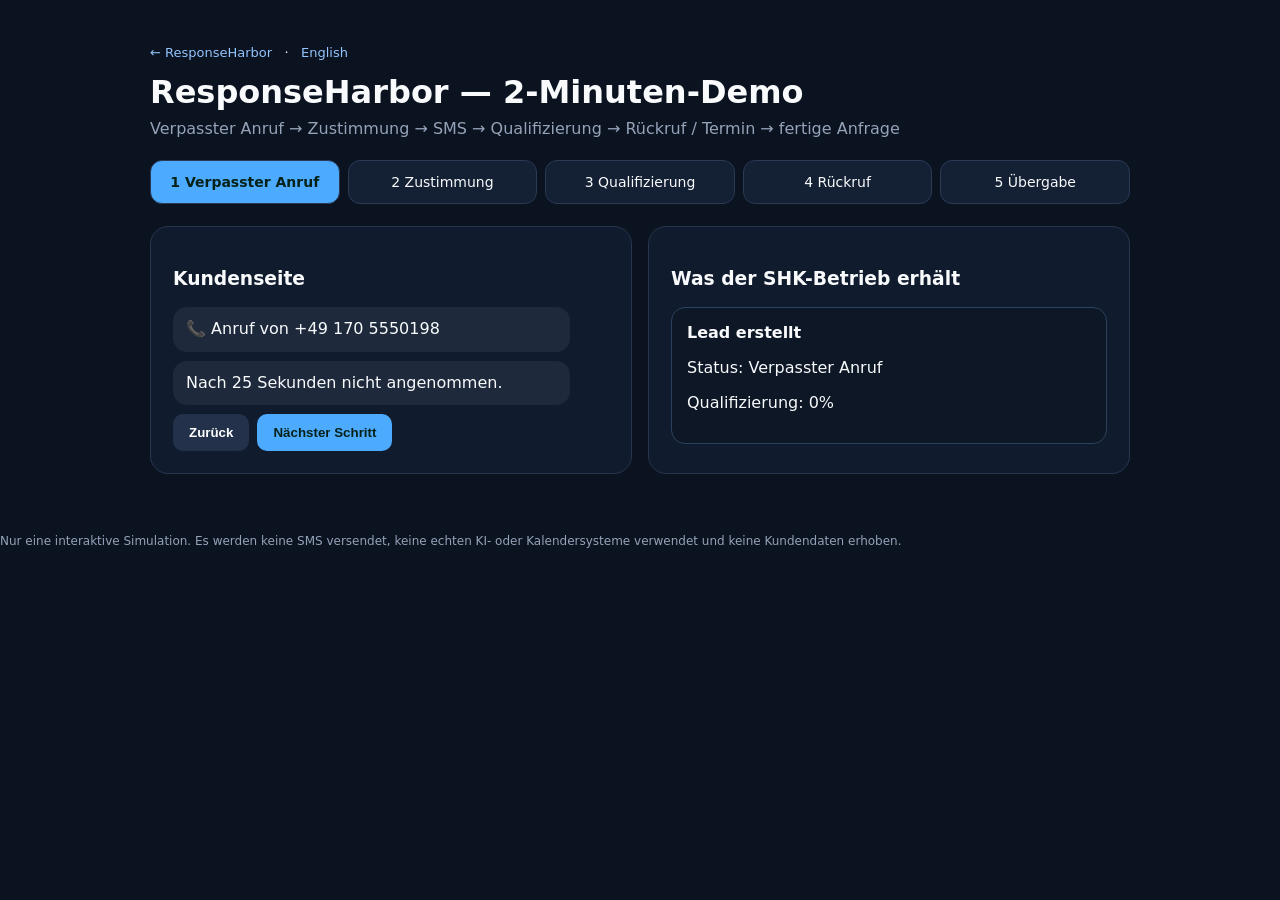
==== demo/de/index.html @ 6b02a246 "Add files via upload" ====
<!doctype html>
<html lang="de">
<head>
<meta charset="utf-8"><meta name="viewport" content="width=device-width,initial-scale=1">
<title>ResponseHarbor — Demo (Deutsch)</title>
<style>
body{font-family:Inter,system-ui,sans-serif;background:#0b1220;color:#f8fafc;margin:0}
.wrap{max-width:980px;margin:auto;padding:32px 18px}
.card{background:#111b2e;border:1px solid #26364f;border-radius:18px;padding:22px;margin-bottom:16px}
h1{margin:0 0 8px}.muted{color:#94a3b8}.steps{display:grid;grid-template-columns:repeat(5,1fr);gap:8px;margin:22px 0}
.step{background:#142033;border:1px solid #2a3a55;border-radius:12px;padding:13px;text-align:center;font-size:14px}
.step.active{background:#4caaff;color:#062218;font-weight:800}
.grid{display:grid;grid-template-columns:1fr 1fr;gap:16px}.msg{padding:11px 13px;border-radius:14px;margin:9px 0;max-width:85%;line-height:1.4}
.out{background:#1355a8;margin-left:auto}.in{background:#1e293b}.lead{background:#0d1726;border:1px solid #2b425f;border-radius:14px;padding:15px}
button{padding:11px 16px;border:0;border-radius:10px;font-weight:700;cursor:pointer;margin-right:8px}
.primary{background:#4caaff;color:#062218}.secondary{background:#23324a;color:white}
@media(max-width:760px){.grid{grid-template-columns:1fr}.steps{grid-template-columns:1fr}}
</style></head><body><div class="wrap"><p style="font-size:13px"><a href="../../" style="color:#93c5fd;text-decoration:none">← ResponseHarbor</a> &nbsp; · &nbsp; <a href="../" style="color:#93c5fd;text-decoration:none">English</a></p>
<h1>ResponseHarbor — 2-Minuten-Demo</h1>
<div class="muted">Verpasster Anruf → Zustimmung → SMS → Qualifizierung → Rückruf / Termin → fertige Anfrage</div>
<div class="steps" id="steps">
<div class="step active">1 Verpasster Anruf</div><div class="step">2 Zustimmung</div><div class="step">3 Qualifizierung</div><div class="step">4 Rückruf</div><div class="step">5 Übergabe</div>
</div>
<div class="grid">
<div class="card"><h3>Kundenseite</h3><div id="chat"></div><button class="secondary" onclick="back()">Zurück</button><button class="primary" onclick="next()">Nächster Schritt</button></div>
<div class="card"><h3>Was der SHK-Betrieb erhält</h3><div class="lead" id="lead"></div></div>
</div></div><p style="color:#94a3b8;font-size:12px">Nur eine interaktive Simulation. Es werden keine SMS versendet, keine echten KI- oder Kalendersysteme verwendet und keine Kundendaten erhoben.</p>
<script>
let s=0;
const chats=[
'<div class="msg in">📞 Anruf von +49 170 5550198</div><div class="msg in">Nach 25 Sekunden nicht angenommen.</div>',
'<div class="msg out">Wir konnten Ihren Anruf gerade nicht annehmen. Drücken Sie 1, wenn wir Ihre Anfrage per SMS weiterführen dürfen.</div><div class="msg in">1</div>',
'<div class="msg out">Worum geht es?</div><div class="msg in">Unsere Heizung ist ausgefallen.</div><div class="msg out">Gibt es Gasgeruch, CO-Alarm, Feuer oder eine akute Gefahr?</div><div class="msg in">Nein.</div><div class="msg out">Wie lautet Ihre PLZ?</div><div class="msg in">42929</div>',
'<div class="msg out">Wann sollen wir Sie am besten zurückrufen?</div><div class="msg in">Morgen Vormittag.</div><div class="msg out">Danke. Ich gebe die Anfrage jetzt strukturiert an den Betrieb weiter.</div>',
'<div class="msg out">✅ Anfrage übermittelt.</div>'
];
const leads=[
'<b>Lead erstellt</b><p>Status: Verpasster Anruf</p><p>Qualifizierung: 0%</p>',
'<b>Einwilligung erfasst</b><p>Kanal: SMS</p><p>Qualifizierung: 10%</p>',
'<b>Heizungsproblem</b><p>PLZ: 42929</p><p>Akute Gefahr: Nein</p><p>Qualifizierung: 70%</p>',
'<b>Qualifizierte Anfrage</b><p>Problem: Heizung ausgefallen</p><p>PLZ: 42929</p><p>Rückruf: morgen Vormittag</p>',
'<b>🔔 Fertig für den Betrieb</b><p>Quelle: zurückgewonnener verpasster Anruf</p><p>Priorität: hoch</p><p>Nächste Aktion: Kunde zurückrufen</p>'
];
function draw(){document.getElementById('chat').innerHTML=chats[s];document.getElementById('lead').innerHTML=leads[s];document.querySelectorAll('.step').forEach((x,i)=>x.classList.toggle('active',i===s));}
function next(){if(s<4){s++;draw()}} function back(){if(s>0){s--;draw()}} draw();
</script></body></html>
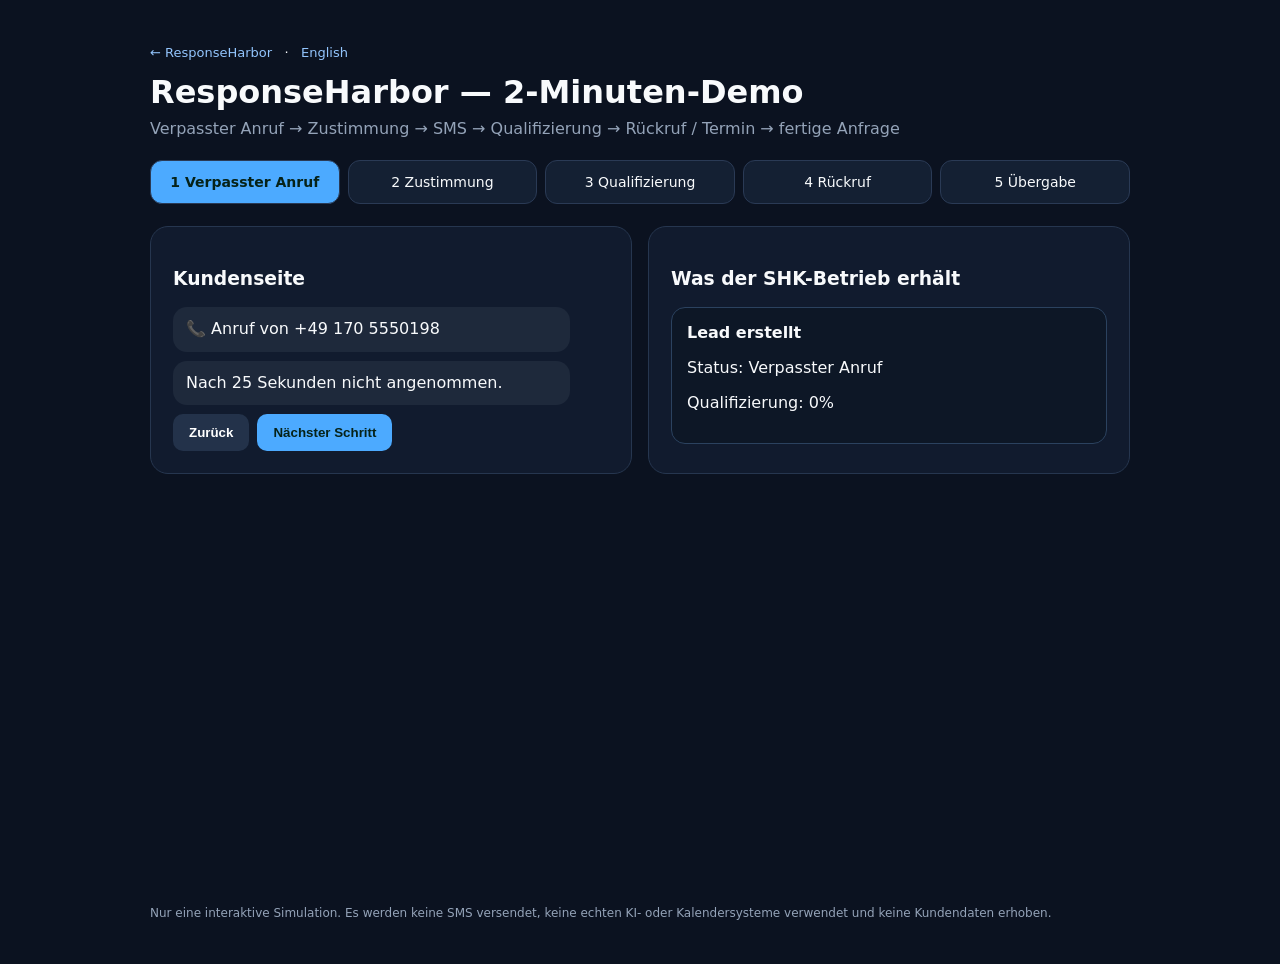
==== commit 347a792f: "Fix German demo page full-height layout" ====
--- a/demo/de/index.html
+++ b/demo/de/index.html
@@ -4,8 +4,8 @@
 <meta charset="utf-8"><meta name="viewport" content="width=device-width,initial-scale=1">
 <title>ResponseHarbor — Demo (Deutsch)</title>
 <style>
-body{font-family:Inter,system-ui,sans-serif;background:#0b1220;color:#f8fafc;margin:0}
-.wrap{max-width:980px;margin:auto;padding:32px 18px}
+html{background:#0b1220;min-height:100%}body{font-family:Inter,system-ui,sans-serif;background:#0b1220;color:#f8fafc;margin:0;min-height:100vh}
+.wrap{max-width:980px;margin:auto;padding:32px 18px;min-height:100vh;display:flex;flex-direction:column}
 .card{background:#111b2e;border:1px solid #26364f;border-radius:18px;padding:22px;margin-bottom:16px}
 h1{margin:0 0 8px}.muted{color:#94a3b8}.steps{display:grid;grid-template-columns:repeat(5,1fr);gap:8px;margin:22px 0}
 .step{background:#142033;border:1px solid #2a3a55;border-radius:12px;padding:13px;text-align:center;font-size:14px}
@@ -24,7 +24,7 @@
 <div class="grid">
 <div class="card"><h3>Kundenseite</h3><div id="chat"></div><button class="secondary" onclick="back()">Zurück</button><button class="primary" onclick="next()">Nächster Schritt</button></div>
 <div class="card"><h3>Was der SHK-Betrieb erhält</h3><div class="lead" id="lead"></div></div>
-</div></div><p style="color:#94a3b8;font-size:12px">Nur eine interaktive Simulation. Es werden keine SMS versendet, keine echten KI- oder Kalendersysteme verwendet und keine Kundendaten erhoben.</p>
+</div><p style="color:#94a3b8;font-size:12px;margin-top:auto;padding-top:32px">Nur eine interaktive Simulation. Es werden keine SMS versendet, keine echten KI- oder Kalendersysteme verwendet und keine Kundendaten erhoben.</p></div>
 <script>
 let s=0;
 const chats=[
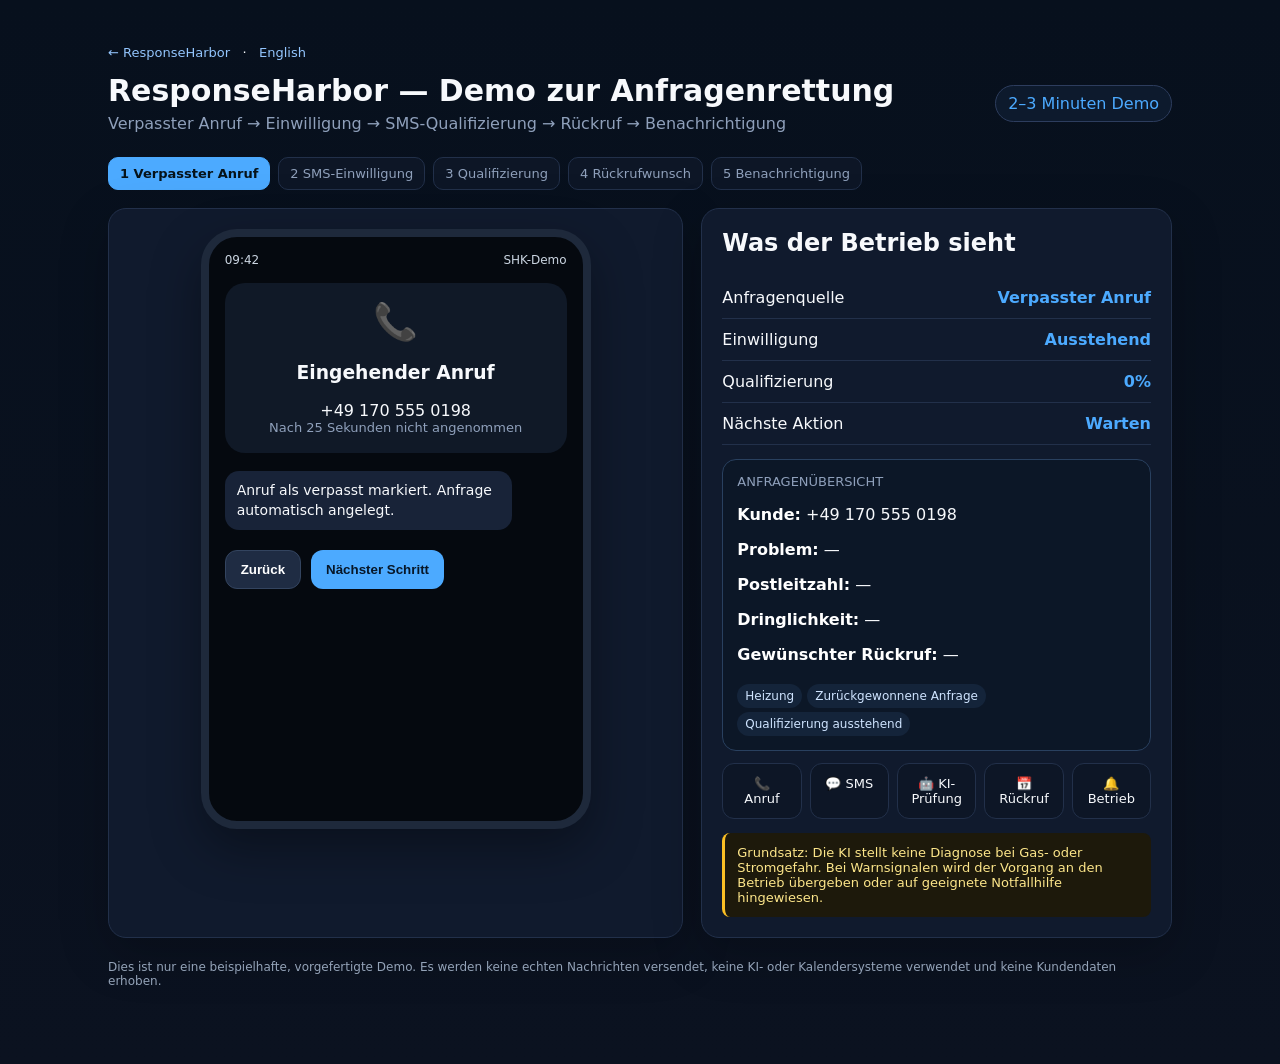
==== commit 4fd8c76a: "Sync German demo layout and interactions with English demo" ====
--- a/demo/de/index.html
+++ b/demo/de/index.html
@@ -1,46 +1,148 @@
 <!doctype html>
 <html lang="de">
 <head>
-<meta charset="utf-8"><meta name="viewport" content="width=device-width,initial-scale=1">
-<title>ResponseHarbor — Demo (Deutsch)</title>
+<meta charset="utf-8"/>
+<meta name="viewport" content="width=device-width,initial-scale=1"/>
+<title>ResponseHarbor — Interaktive Demo (Deutsch)</title>
 <style>
-html{background:#0b1220;min-height:100%}body{font-family:Inter,system-ui,sans-serif;background:#0b1220;color:#f8fafc;margin:0;min-height:100vh}
-.wrap{max-width:980px;margin:auto;padding:32px 18px;min-height:100vh;display:flex;flex-direction:column}
-.card{background:#111b2e;border:1px solid #26364f;border-radius:18px;padding:22px;margin-bottom:16px}
-h1{margin:0 0 8px}.muted{color:#94a3b8}.steps{display:grid;grid-template-columns:repeat(5,1fr);gap:8px;margin:22px 0}
-.step{background:#142033;border:1px solid #2a3a55;border-radius:12px;padding:13px;text-align:center;font-size:14px}
-.step.active{background:#4caaff;color:#062218;font-weight:800}
-.grid{display:grid;grid-template-columns:1fr 1fr;gap:16px}.msg{padding:11px 13px;border-radius:14px;margin:9px 0;max-width:85%;line-height:1.4}
-.out{background:#1355a8;margin-left:auto}.in{background:#1e293b}.lead{background:#0d1726;border:1px solid #2b425f;border-radius:14px;padding:15px}
-button{padding:11px 16px;border:0;border-radius:10px;font-weight:700;cursor:pointer;margin-right:8px}
-.primary{background:#4caaff;color:#062218}.secondary{background:#23324a;color:white}
-@media(max-width:760px){.grid{grid-template-columns:1fr}.steps{grid-template-columns:1fr}}
-</style></head><body><div class="wrap"><p style="font-size:13px"><a href="../../" style="color:#93c5fd;text-decoration:none">← ResponseHarbor</a> &nbsp; · &nbsp; <a href="../" style="color:#93c5fd;text-decoration:none">English</a></p>
-<h1>ResponseHarbor — 2-Minuten-Demo</h1>
-<div class="muted">Verpasster Anruf → Zustimmung → SMS → Qualifizierung → Rückruf / Termin → fertige Anfrage</div>
-<div class="steps" id="steps">
-<div class="step active">1 Verpasster Anruf</div><div class="step">2 Zustimmung</div><div class="step">3 Qualifizierung</div><div class="step">4 Rückruf</div><div class="step">5 Übergabe</div>
-</div>
-<div class="grid">
-<div class="card"><h3>Kundenseite</h3><div id="chat"></div><button class="secondary" onclick="back()">Zurück</button><button class="primary" onclick="next()">Nächster Schritt</button></div>
-<div class="card"><h3>Was der SHK-Betrieb erhält</h3><div class="lead" id="lead"></div></div>
-</div><p style="color:#94a3b8;font-size:12px;margin-top:auto;padding-top:32px">Nur eine interaktive Simulation. Es werden keine SMS versendet, keine echten KI- oder Kalendersysteme verwendet und keine Kundendaten erhoben.</p></div>
+:root{--bg:#0b1220;--card:#111b2e;--muted:#8fa0bb;--text:#f7f9fc;--line:#22304a;--accent:#4caaff;--blue:#4caaff;--warn:#fbbf24}
+*{box-sizing:border-box} body{margin:0;font-family:Inter,system-ui,-apple-system,Segoe UI,sans-serif;background:linear-gradient(180deg,#07101d,#0b1220);color:var(--text)}
+.wrap{max-width:1100px;margin:0 auto;padding:32px 18px 64px}.top{display:flex;justify-content:space-between;gap:16px;align-items:center;margin-bottom:24px}
+h1{font-size:30px;margin:0}.sub{color:var(--muted);margin-top:6px}.badge{padding:8px 12px;border:1px solid #2d3d5e;border-radius:999px;color:var(--accent);background:#0d1a2d}
+.grid{display:grid;grid-template-columns:1.1fr .9fr;gap:18px}@media(max-width:850px){.grid{grid-template-columns:1fr}}
+.card{background:rgba(17,27,46,.96);border:1px solid var(--line);border-radius:18px;padding:20px;box-shadow:0 16px 50px rgba(0,0,0,.22)}
+.stepper{display:flex;gap:8px;flex-wrap:wrap;margin:18px 0}.step{padding:8px 11px;border-radius:10px;background:#0d1626;border:1px solid var(--line);color:var(--muted);font-size:13px}.step.active{color:#06131a;background:var(--accent);border-color:var(--accent);font-weight:700}
+.phone{max-width:390px;margin:auto;background:#05090f;border:8px solid #1e293b;border-radius:36px;padding:16px;min-height:600px;box-shadow:0 20px 50px rgba(0,0,0,.35)}
+.phoneHead{display:flex;justify-content:space-between;color:#cbd5e1;font-size:12px;margin-bottom:16px}.caller{padding:18px;background:#101927;border-radius:20px;text-align:center;margin:10px 0 18px}.caller .icon{font-size:36px}.small{font-size:13px;color:var(--muted)}
+.msg{max-width:84%;padding:10px 12px;border-radius:14px;margin:10px 0;font-size:14px;line-height:1.38}.in{background:#182338}.out{background:#1355a8;margin-left:auto}.buttons{display:flex;gap:10px;margin-top:20px}.btn{border:0;border-radius:12px;padding:11px 15px;font-weight:700;cursor:pointer}.primary{background:var(--accent);color:#071728}.secondary{background:#1f2c43;color:#fff;border:1px solid #33445f}
+.metric{display:flex;justify-content:space-between;padding:11px 0;border-bottom:1px solid var(--line)}.metric:last-child{border:0}.value{font-weight:800;color:var(--accent)}
+.lead{background:#0c1727;border:1px solid #29405f;border-radius:14px;padding:14px;margin-top:14px}.lead b{color:#fff}.tag{display:inline-block;padding:5px 8px;background:#14243a;border-radius:999px;color:#cfe4ff;margin:4px 5px 0 0;font-size:12px}
+.flow{display:grid;grid-template-columns:repeat(5,1fr);gap:8px;margin-top:12px}@media(max-width:600px){.flow{grid-template-columns:1fr}}.flow div{padding:12px;text-align:center;border:1px solid var(--line);border-radius:12px;background:#0d1626;font-size:13px}
+.note{padding:12px;border-left:3px solid var(--warn);background:#1d190b;border-radius:8px;color:#fde68a;font-size:13px;margin-top:14px}
+</style>
+</head>
+<body>
+<div class="wrap"><p style="font-size:13px"><a href="../../" style="color:#93c5fd;text-decoration:none">← ResponseHarbor</a> &nbsp; · &nbsp; <a href="../" style="color:#93c5fd;text-decoration:none">English</a></p>
+  <div class="top">
+    <div><h1>ResponseHarbor — Demo zur Anfragenrettung</h1><div class="sub">Verpasster Anruf → Einwilligung → SMS-Qualifizierung → Rückruf → Benachrichtigung</div></div>
+    <div class="badge">2–3 Minuten Demo</div>
+  </div>
+
+  <div class="stepper" id="steps">
+    <div class="step active">1 Verpasster Anruf</div><div class="step">2 SMS-Einwilligung</div><div class="step">3 Qualifizierung</div><div class="step">4 Rückrufwunsch</div><div class="step">5 Benachrichtigung</div>
+  </div>
+
+  <div class="grid">
+    <div class="card">
+      <div class="phone">
+        <div class="phoneHead"><span>09:42</span><span>SHK-Demo</span></div>
+        <div id="phoneBody"></div>
+        <div class="buttons">
+          <button class="btn secondary" onclick="prev()">Zurück</button>
+          <button class="btn primary" onclick="next()">Nächster Schritt</button>
+        </div>
+      </div>
+    </div>
+
+    <div class="card">
+      <h2 style="margin-top:0">Was der Betrieb sieht</h2>
+      <div class="metric"><span>Anfragenquelle</span><span class="value" id="source">Verpasster Anruf</span></div>
+      <div class="metric"><span>Einwilligung</span><span class="value" id="consent">Ausstehend</span></div>
+      <div class="metric"><span>Qualifizierung</span><span class="value" id="qual">0%</span></div>
+      <div class="metric"><span>Nächste Aktion</span><span class="value" id="action">Warten</span></div>
+
+      <div class="lead" id="leadCard">
+        <div class="small">ANFRAGENÜBERSICHT</div>
+        <p><b>Kunde:</b> +49 170 555 0198</p>
+        <p><b>Problem:</b> <span id="issue">—</span></p>
+        <p><b>Postleitzahl:</b> <span id="postcode">—</span></p>
+        <p><b>Dringlichkeit:</b> <span id="urgency">—</span></p>
+        <p><b>Gewünschter Rückruf:</b> <span id="time">—</span></p>
+        <div><span class="tag">Heizung</span><span class="tag">Zurückgewonnene Anfrage</span><span class="tag" id="tag">Qualifizierung ausstehend</span></div>
+      </div>
+
+      <div class="flow">
+        <div>📞 Anruf</div><div>💬 SMS</div><div>🤖 KI-Prüfung</div><div>📅 Rückruf</div><div>🔔 Betrieb</div>
+      </div>
+      <div class="note">Grundsatz: Die KI stellt keine Diagnose bei Gas- oder Stromgefahr. Bei Warnsignalen wird der Vorgang an den Betrieb übergeben oder auf geeignete Notfallhilfe hingewiesen.</div>
+    </div>
+  </div>
+<p style="color:#94a3b8;font-size:12px;margin-top:22px">Dies ist nur eine beispielhafte, vorgefertigte Demo. Es werden keine echten Nachrichten versendet, keine KI- oder Kalendersysteme verwendet und keine Kundendaten erhoben.</p></div>
 <script>
 let s=0;
-const chats=[
-'<div class="msg in">📞 Anruf von +49 170 5550198</div><div class="msg in">Nach 25 Sekunden nicht angenommen.</div>',
-'<div class="msg out">Wir konnten Ihren Anruf gerade nicht annehmen. Drücken Sie 1, wenn wir Ihre Anfrage per SMS weiterführen dürfen.</div><div class="msg in">1</div>',
-'<div class="msg out">Worum geht es?</div><div class="msg in">Unsere Heizung ist ausgefallen.</div><div class="msg out">Gibt es Gasgeruch, CO-Alarm, Feuer oder eine akute Gefahr?</div><div class="msg in">Nein.</div><div class="msg out">Wie lautet Ihre PLZ?</div><div class="msg in">42929</div>',
-'<div class="msg out">Wann sollen wir Sie am besten zurückrufen?</div><div class="msg in">Morgen Vormittag.</div><div class="msg out">Danke. Ich gebe die Anfrage jetzt strukturiert an den Betrieb weiter.</div>',
-'<div class="msg out">✅ Anfrage übermittelt.</div>'
+const bodies=[
+`<div class="caller"><div class="icon">📞</div><h3>Eingehender Anruf</h3><div>+49 170 555 0198</div><div class="small">Nach 25 Sekunden nicht angenommen</div></div><div class="msg in">Anruf als verpasst markiert. Anfrage automatisch angelegt.</div>`,
+`<div class="caller"><div class="icon">📵</div><h3>Verpasster Anruf</h3><div class="small">Eine automatische Ansage fragt nach der Zustimmung zur SMS-Kommunikation.</div></div><div class="msg out">Drücken Sie 1, wenn Sie Ihre Anfrage per SMS fortsetzen möchten.</div><div class="msg in">1</div><div class="msg out">Vielen Dank! Wir erfassen die Angaben für den Heizungsbetrieb.</div>`,
+`<div class="msg out">Wobei benötigen Sie Hilfe?</div><div class="msg in">Meine Heizung ist ausgefallen.</div><div class="msg out">Gibt es Gasgeruch, einen CO-Alarm, Feuer oder eine unmittelbare Gefahr?</div><div class="msg in">Nein.</div><div class="msg out">Wie lautet die Postleitzahl der Immobilie?</div><div class="msg in">42929</div>`,
+`<div class="msg out">Danke. Wie dringend ist das Problem?</div><div class="msg in">Die Heizung funktioniert gar nicht, aber es besteht keine Gefahr.</div><div class="msg out">Wann würden Sie einen Rückruf bevorzugen?</div><div class="msg in">Morgen Vormittag.</div><div class="msg out">Verstanden. Ich leite die Heizungsanfrage mit hoher Priorität an den Betrieb weiter.</div>`,
+`<div class="msg out">✅ Ihre Anfrage wurde an den SHK-Betrieb übermittelt.</div><div class="caller"><div class="icon">🔔</div><h3>Benachrichtigung an den Betrieb</h3><div class="small">Zurückgewonnener Anruf • qualifiziert</div></div><div class="msg in"><b>Heizungsausfall</b><br>42929<br>Keine unmittelbare Gefahr<br>Rückruf: morgen Vormittag</div>`
 ];
-const leads=[
-'<b>Lead erstellt</b><p>Status: Verpasster Anruf</p><p>Qualifizierung: 0%</p>',
-'<b>Einwilligung erfasst</b><p>Kanal: SMS</p><p>Qualifizierung: 10%</p>',
-'<b>Heizungsproblem</b><p>PLZ: 42929</p><p>Akute Gefahr: Nein</p><p>Qualifizierung: 70%</p>',
-'<b>Qualifizierte Anfrage</b><p>Problem: Heizung ausgefallen</p><p>PLZ: 42929</p><p>Rückruf: morgen Vormittag</p>',
-'<b>🔔 Fertig für den Betrieb</b><p>Quelle: zurückgewonnener verpasster Anruf</p><p>Priorität: hoch</p><p>Nächste Aktion: Kunde zurückrufen</p>'
-];
-function draw(){document.getElementById('chat').innerHTML=chats[s];document.getElementById('lead').innerHTML=leads[s];document.querySelectorAll('.step').forEach((x,i)=>x.classList.toggle('active',i===s));}
-function next(){if(s<4){s++;draw()}} function back(){if(s>0){s--;draw()}} draw();
-</script></body></html>+function draw(){
+ document.getElementById("phoneBody").innerHTML=bodies[s];
+ [...document.querySelectorAll(".step")].forEach((x,i)=>x.classList.toggle("active",i===s));
+ const states=[
+  [
+    "Ausstehend",
+    "0%",
+    "Warten",
+    "—",
+    "—",
+    "—",
+    "—",
+    "Qualifizierung ausstehend"
+  ],
+  [
+    "Erteilt",
+    "10%",
+    "Qualifizieren",
+    "—",
+    "—",
+    "—",
+    "—",
+    "Einwilligung erfasst"
+  ],
+  [
+    "Erteilt",
+    "65%",
+    "Fortfahren",
+    "Heizung ausgefallen",
+    "42929",
+    "Keine unmittelbare Gefahr",
+    "—",
+    "In Qualifizierung"
+  ],
+  [
+    "Erteilt",
+    "100%",
+    "Betrieb informieren",
+    "Heizung ausgefallen",
+    "42929",
+    "Hoch",
+    "Morgen Vormittag",
+    "Qualifiziert"
+  ],
+  [
+    "Erteilt",
+    "100%",
+    "Rückruf durch Betrieb",
+    "Heizung ausgefallen",
+    "42929",
+    "Hoch",
+    "Morgen Vormittag",
+    "Betrieb informiert"
+  ]
+][s];
+ document.getElementById("consent").textContent=states[0];
+ document.getElementById("qual").textContent=states[1];
+ document.getElementById("action").textContent=states[2];
+ document.getElementById("issue").textContent=states[3];
+ document.getElementById("postcode").textContent=states[4];
+ document.getElementById("urgency").textContent=states[5];
+ document.getElementById("time").textContent=states[6];
+ document.getElementById("tag").textContent=states[7];
+}
+function next(){if(s<4){s++;draw()}}
+function prev(){if(s>0){s--;draw()}}
+draw();
+</script>
+</body></html>
